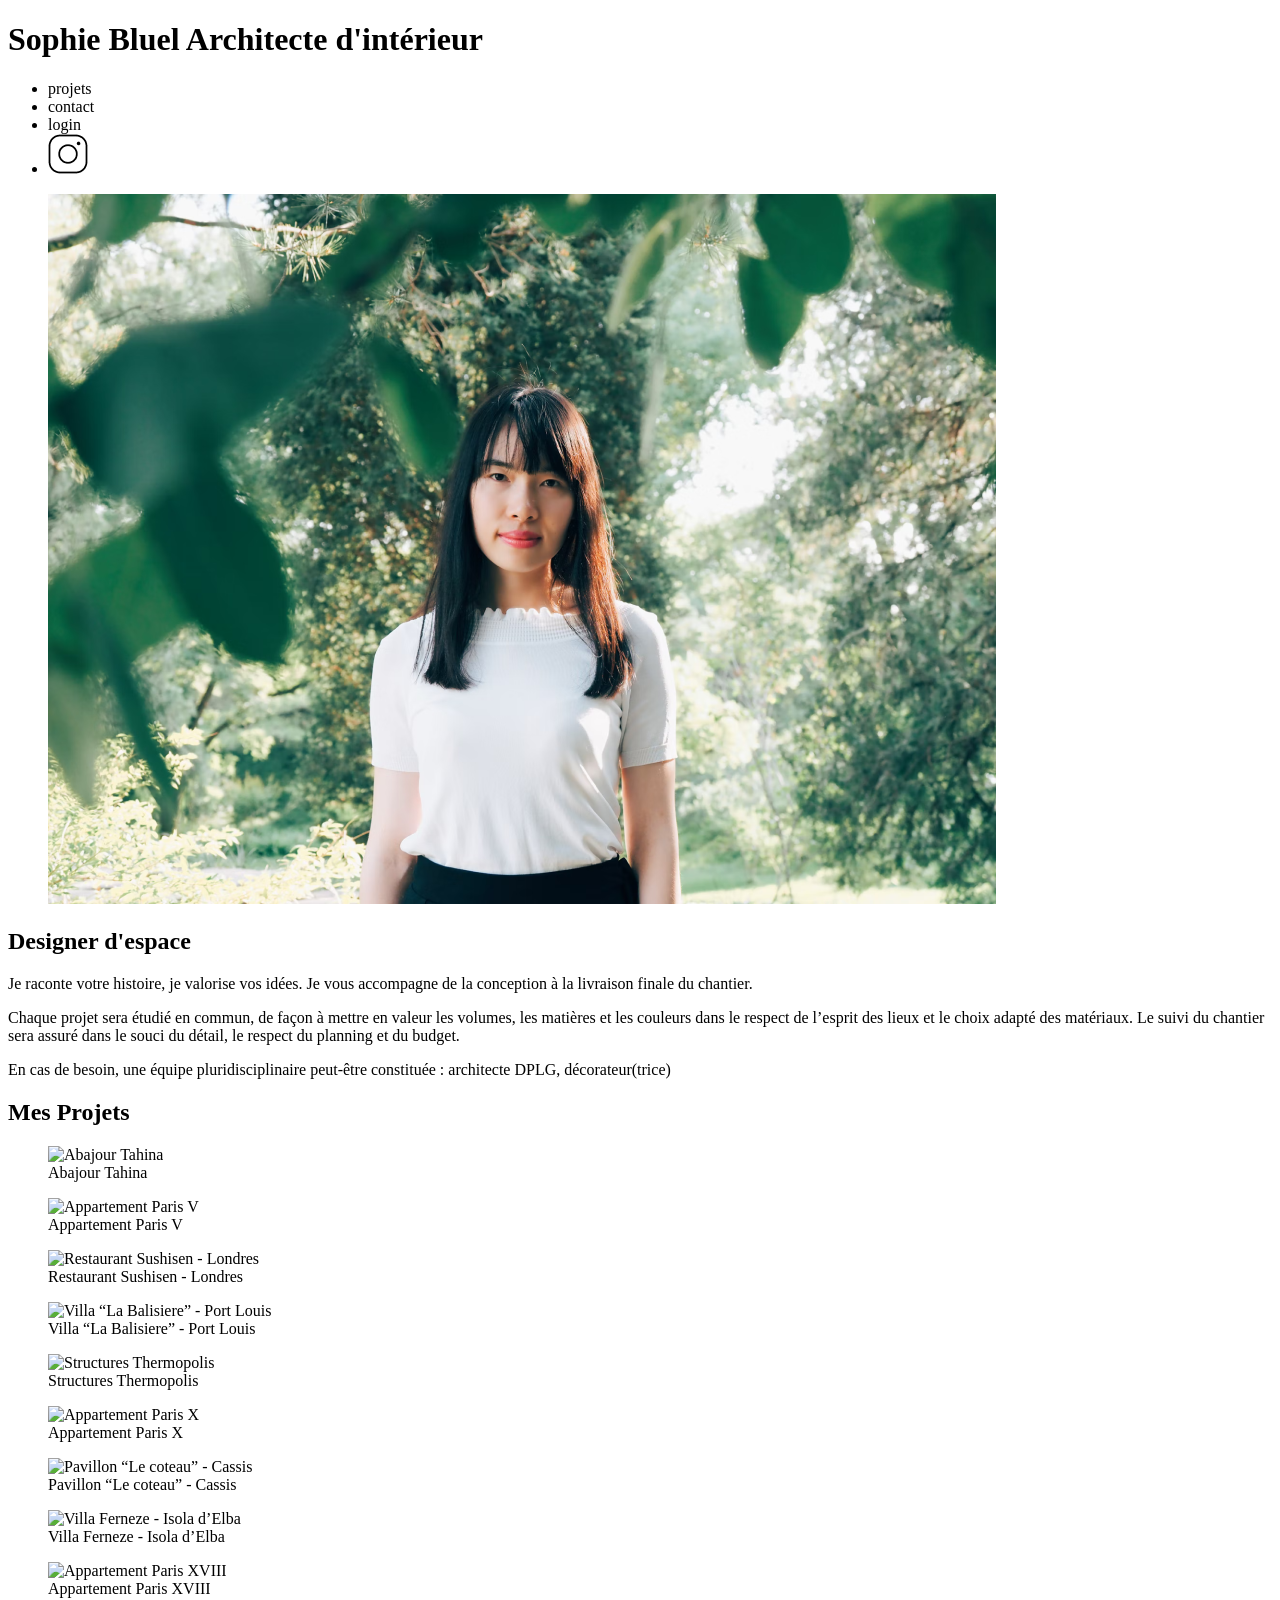
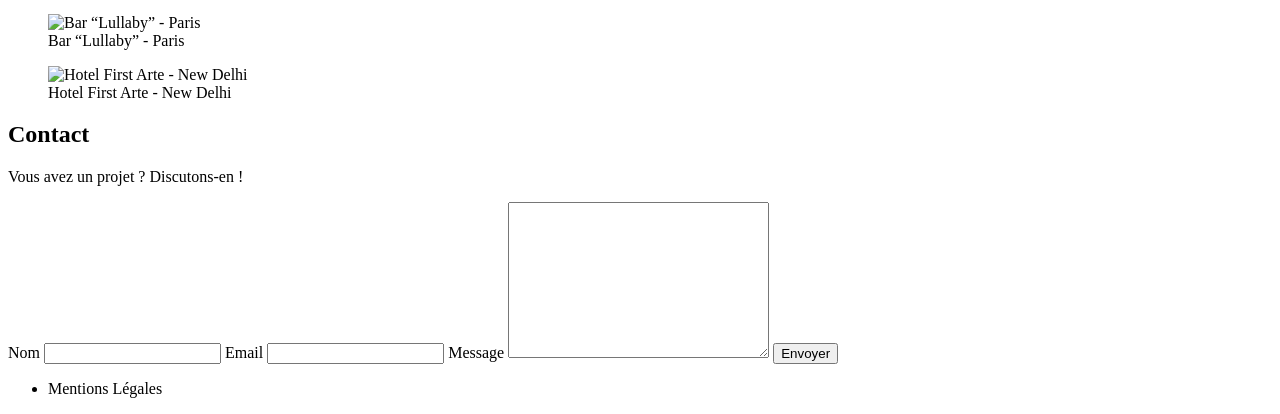
==== index.html @ 9cdfa2f0 "commit initial" ====
<!DOCTYPE html>
<html lang="fr">
<head>
	<meta charset="UTF-8">
	<title>Sophie Bluel - Architecte d'intérieur</title>
	<meta name="viewport" content="width=device-width, initial-scale=1.0">
	<link rel="preconnect" href="https://fonts.googleapis.com">
	<link rel="preconnect" href="https://fonts.gstatic.com" crossorigin>
	<link href="https://fonts.googleapis.com/css2?family=Syne:wght@700;800&family=Work+Sans&display=swap" rel="stylesheet">
	<meta name="description" content="">
	<link rel="stylesheet" href="./assets/style.css">
</head>
<body>
<header>
	<h1>Sophie Bluel <span>Architecte d'intérieur</span></h1>
	<nav>
		<ul>
			<li>projets</li>
			<li>contact</li>
			<li>login</li>
			<li><img src="./assets/icons/instagram.png" alt="Instagram"></li>
		</ul>
	</nav>
</header>
<main>
	<section id="introduction">
		<figure>
			<img src="./assets/images/sophie-bluel.png" alt="">
		</figure>
		<article>
			<h2>Designer d'espace</h2>
			<p>Je raconte votre histoire, je valorise vos idées. Je vous accompagne de la conception à la livraison finale du chantier.</p>
			<p>Chaque projet sera étudié en commun, de façon à mettre en valeur les volumes, les matières et les couleurs dans le respect de l’esprit des lieux et le choix adapté des matériaux. Le suivi du chantier sera assuré dans le souci du détail, le respect du planning et du budget.</p>
			<p>En cas de besoin, une équipe pluridisciplinaire peut-être constituée : architecte DPLG, décorateur(trice)</p>
		</article>
	</section>
	<section id="portfolio">
		<h2>Mes Projets</h2>
		<div class="gallery">
			<figure>
				<img src="assets/images/abajour-tahina.png" alt="Abajour Tahina">
				<figcaption>Abajour Tahina</figcaption>
			</figure>
			<figure>
				<img src="assets/images/appartement-paris-v.png" alt="Appartement Paris V">
				<figcaption>Appartement Paris V</figcaption>
			</figure>
			<figure>
				<img src="assets/images/restaurant-sushisen-londres.png" alt="Restaurant Sushisen - Londres">
				<figcaption>Restaurant Sushisen - Londres</figcaption>
			</figure>
			<figure>
				<img src="assets/images/la-balisiere.png" alt="Villa “La Balisiere” - Port Louis">
				<figcaption>Villa “La Balisiere” - Port Louis</figcaption>
			</figure>
			<figure>
				<img src="assets/images/structures-thermopolis.png" alt="Structures Thermopolis">
				<figcaption>Structures Thermopolis</figcaption>
			</figure>
			<figure>
				<img src="assets/images/appartement-paris-x.png" alt="Appartement Paris X">
				<figcaption>Appartement Paris X</figcaption>
			</figure>
			<figure>
				<img src="assets/images/le-coteau-cassis.png" alt="Pavillon “Le coteau” - Cassis">
				<figcaption>Pavillon “Le coteau” - Cassis</figcaption>
			</figure>
			<figure>
				<img src="assets/images/villa-ferneze.png" alt="Villa Ferneze - Isola d’Elba">
				<figcaption>Villa Ferneze - Isola d’Elba</figcaption>
			</figure>
			<figure>
				<img src="assets/images/appartement-paris-xviii.png" alt="Appartement Paris XVIII">
				<figcaption>Appartement Paris XVIII</figcaption>
			</figure>
			<figure>
				<img src="assets/images/bar-lullaby-paris.png" alt="Bar “Lullaby” - Paris">
				<figcaption>Bar “Lullaby” - Paris</figcaption>
			</figure>
			<figure>
				<img src="assets/images/hotel-first-arte-new-delhi.png" alt="Hotel First Arte - New Delhi">
				<figcaption>Hotel First Arte - New Delhi</figcaption>
			</figure>
		</div>
	</section>
	<section id="contact">
		<h2>Contact</h2>
		<p>Vous avez un projet ? Discutons-en !</p>
		<form action="#" method="post">
			<label for="name">Nom</label>
			<input type="text" name="name" id="name">
			<label for="email">Email</label>
			<input type="email" name="email" id="email">
			<label for="message">Message</label>
			<textarea name="message" id="message" cols="30" rows="10"></textarea>
			<input type="submit" value="Envoyer">
		</form>
	</section>
</main>

<footer>
	<nav>
		<ul>
			<li>Mentions Légales</li>
		</ul>
	</nav>
</footer>
</body>
</html>
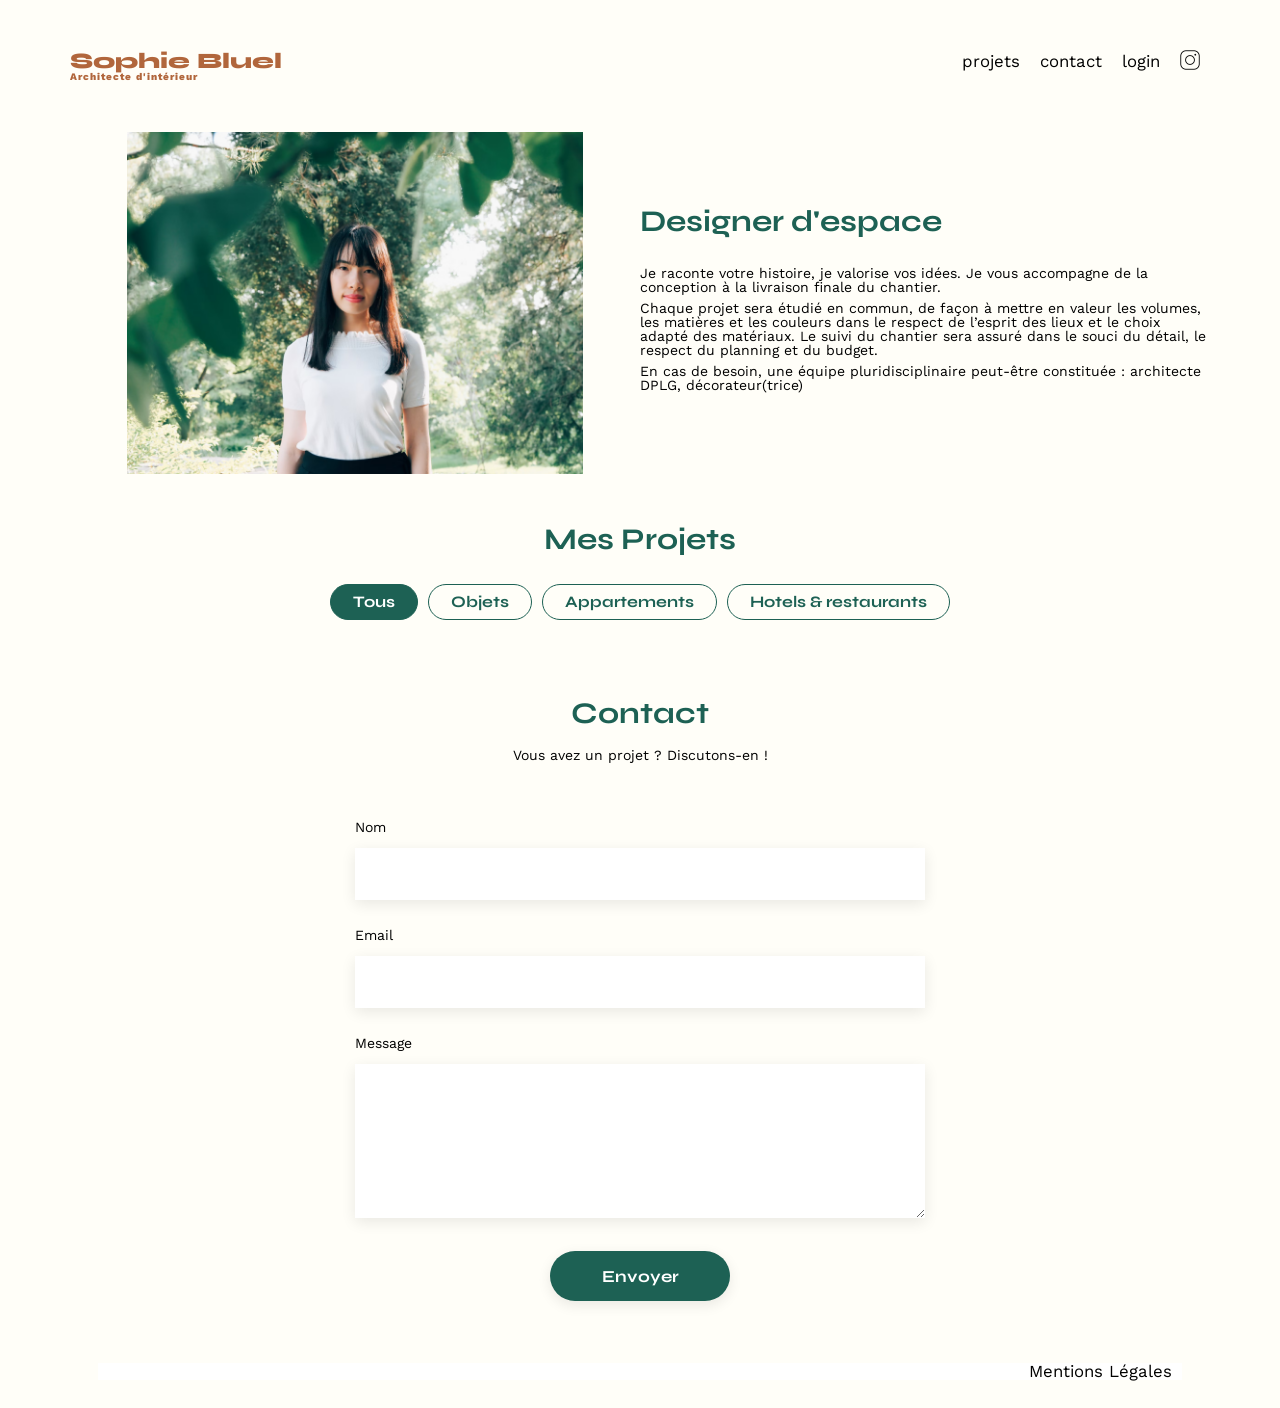
==== commit ef2ffbbb: "Filtres fonctionnels mais fixes" ====
--- a/index.html
+++ b/index.html
@@ -9,6 +9,7 @@
 	<link href="https://fonts.googleapis.com/css2?family=Syne:wght@700;800&family=Work+Sans&display=swap" rel="stylesheet">
 	<meta name="description" content="">
 	<link rel="stylesheet" href="./assets/style.css">
+	<script type="module" src="script.js" defer></script>
 </head>
 <body>
 <header>
@@ -36,51 +37,13 @@
 	</section>
 	<section id="portfolio">
 		<h2>Mes Projets</h2>
+		<div class="filtres">
+			<div id="filtreTous" data-categorie="0">Tous</div>
+			<div id="filtreObjets" data-categorie="1">Objets</div>
+			<div id="filtreAppartements" data-categorie="2">Appartements</div>
+			<div id="filtreHotelRestaurants" data-categorie="3">Hotels & restaurants</div>
+		</div>
 		<div class="gallery">
-			<figure>
-				<img src="assets/images/abajour-tahina.png" alt="Abajour Tahina">
-				<figcaption>Abajour Tahina</figcaption>
-			</figure>
-			<figure>
-				<img src="assets/images/appartement-paris-v.png" alt="Appartement Paris V">
-				<figcaption>Appartement Paris V</figcaption>
-			</figure>
-			<figure>
-				<img src="assets/images/restaurant-sushisen-londres.png" alt="Restaurant Sushisen - Londres">
-				<figcaption>Restaurant Sushisen - Londres</figcaption>
-			</figure>
-			<figure>
-				<img src="assets/images/la-balisiere.png" alt="Villa “La Balisiere” - Port Louis">
-				<figcaption>Villa “La Balisiere” - Port Louis</figcaption>
-			</figure>
-			<figure>
-				<img src="assets/images/structures-thermopolis.png" alt="Structures Thermopolis">
-				<figcaption>Structures Thermopolis</figcaption>
-			</figure>
-			<figure>
-				<img src="assets/images/appartement-paris-x.png" alt="Appartement Paris X">
-				<figcaption>Appartement Paris X</figcaption>
-			</figure>
-			<figure>
-				<img src="assets/images/le-coteau-cassis.png" alt="Pavillon “Le coteau” - Cassis">
-				<figcaption>Pavillon “Le coteau” - Cassis</figcaption>
-			</figure>
-			<figure>
-				<img src="assets/images/villa-ferneze.png" alt="Villa Ferneze - Isola d’Elba">
-				<figcaption>Villa Ferneze - Isola d’Elba</figcaption>
-			</figure>
-			<figure>
-				<img src="assets/images/appartement-paris-xviii.png" alt="Appartement Paris XVIII">
-				<figcaption>Appartement Paris XVIII</figcaption>
-			</figure>
-			<figure>
-				<img src="assets/images/bar-lullaby-paris.png" alt="Bar “Lullaby” - Paris">
-				<figcaption>Bar “Lullaby” - Paris</figcaption>
-			</figure>
-			<figure>
-				<img src="assets/images/hotel-first-arte-new-delhi.png" alt="Hotel First Arte - New Delhi">
-				<figcaption>Hotel First Arte - New Delhi</figcaption>
-			</figure>
 		</div>
 	</section>
 	<section id="contact">
--- a/assets/style.css
+++ b/assets/style.css
@@ -0,0 +1,229 @@
+/* http://meyerweb.com/eric/tools/css/reset/
+   v2.0 | 20110126
+   License: none (public domain)
+*/
+
+html, body, div, span, applet, object, iframe,
+h1, h2, h3, h4, h5, h6, p, blockquote, pre,
+a, abbr, acronym, address, big, cite, code,
+del, dfn, em, img, ins, kbd, q, s, samp,
+small, strike, strong, sub, sup, tt, var,
+b, u, i, center,
+dl, dt, dd, ol, ul, li,
+fieldset, form, label, legend,
+table, caption, tbody, tfoot, thead, tr, th, td,
+article, aside, canvas, details, embed,
+figure, figcaption, footer, header, hgroup,
+menu, nav, output, ruby, section, summary,
+time, mark, audio, video {
+	margin: 0;
+	padding: 0;
+	border: 0;
+	font-size: 100%;
+	font: inherit;
+	vertical-align: baseline;
+}
+/* HTML5 display-role reset for older browsers */
+article, aside, details, figcaption, figure,
+footer, header, hgroup, menu, nav, section {
+	display: block;
+}
+body {
+	line-height: 1;
+	background-color: #FFFEF8;
+}
+ol, ul {
+	list-style: none;
+}
+blockquote, q {
+	quotes: none;
+}
+blockquote:before, blockquote:after,
+q:before, q:after {
+	content: '';
+	content: none;
+}
+table {
+	border-collapse: collapse;
+	border-spacing: 0;
+}
+/** end reset css**/
+body {
+	max-width: 1140px;
+	margin:auto;
+	font-family: 'Work Sans' ;
+	font-size: 14px;
+}
+header {
+	display: flex;
+	justify-content: space-between;
+	margin: 50px 0
+}
+section {
+	margin: 50px 0
+}
+
+h1{
+	display: flex;
+	flex-direction: column;
+	font-family: 'Syne';
+	font-size: 22px;
+	font-weight: 800;
+	color: #B1663C
+}
+
+h1 > span {
+	font-family: 'Work Sans';
+	font-size:10px;
+	letter-spacing: 0.1em;
+;
+}
+
+h2{
+	font-family: 'Syne';
+	font-weight: 700;
+	font-size: 30px;
+	color: #1D6154
+}
+nav ul {
+	display: flex;
+	align-items: center;
+	list-style-type: none;
+
+}
+nav li {
+	padding: 0 10px;
+	font-size: 1.2em;
+}
+
+nav li img {
+	width: 20px;
+}
+
+li:hover {
+	color: #B1663C;
+}
+#introduction {
+	display: flex;
+	align-items: center;
+}
+#introduction figure {
+	flex: 1
+}
+#introduction img {
+	display: block;
+	margin: auto;
+	width: 80%;
+}
+
+#introduction article {
+	flex: 1
+}
+#introduction h2 {
+	margin-bottom: 1em;
+}
+
+#introduction p {
+	margin-bottom: 0.5em;
+}
+#portfolio h2 {
+	text-align: center;
+	margin-bottom: 1em;
+}
+.gallery {
+	width: 100%;
+	display: grid;
+	grid-template-columns: 1fr 1fr 1fr;
+	grid-column-gap: 20px;
+	grid-row-gap: 20px;
+}
+
+.gallery img {
+	width: 100%;
+}
+
+figcaption {
+	font-family: 'Work Sans' ;
+	font-size: 13px;
+	font-weight: 400;
+}
+#contact {
+	width: 50%;
+margin: auto;
+}
+#contact > * {
+	text-align: center;
+
+}
+#contact h2{
+	margin-bottom: 20px;
+}
+#contact form {
+	text-align: left;
+	margin-top:30px;
+	display: flex;
+	flex-direction: column;
+}
+
+#contact input {
+	height: 50px;
+	font-size: 1.2em;
+	border: none;
+	box-shadow: 0px 4px 14px rgba(0, 0, 0, 0.09);
+}
+#contact label {
+	margin: 2em 0 1em 0;
+}
+#contact textarea {
+	border: none;
+	box-shadow: 0px 4px 14px rgba(0, 0, 0, 0.09);
+}
+
+input[type="submit"]{
+	font-family: 'Syne';
+	font-weight: 700;
+	color: white;
+	background-color: #1D6154;
+	margin : 2em auto ;
+	width: 180px;
+	text-align: center;
+	border-radius: 60px ;
+}
+
+.filtres {
+	display: flex;
+	flex-direction: row;
+	justify-content: center;
+	gap: 10px;
+	margin-top: 1em;
+	margin-bottom: 2em;
+}
+
+.filtres div {
+	font-family: 'Syne';
+	font-size: 16px;
+	font-weight: 700;
+	border: #1D6154 1px solid;
+	border-radius: 60px;
+	padding: 9px 22px;
+	transition: all .3s ease-in-out;
+	cursor: pointer;
+}
+
+.filtreNotClicked {
+	color: #1D6154;
+	background-color: transparent;
+}
+
+.filtres div:hover, .filtreClicked {
+	background-color: #1D6154;
+	color: white;
+}
+
+footer nav ul {
+	display: flex;
+	justify-content: flex-end;
+	margin: 2em;
+	background-color: white;
+}
+
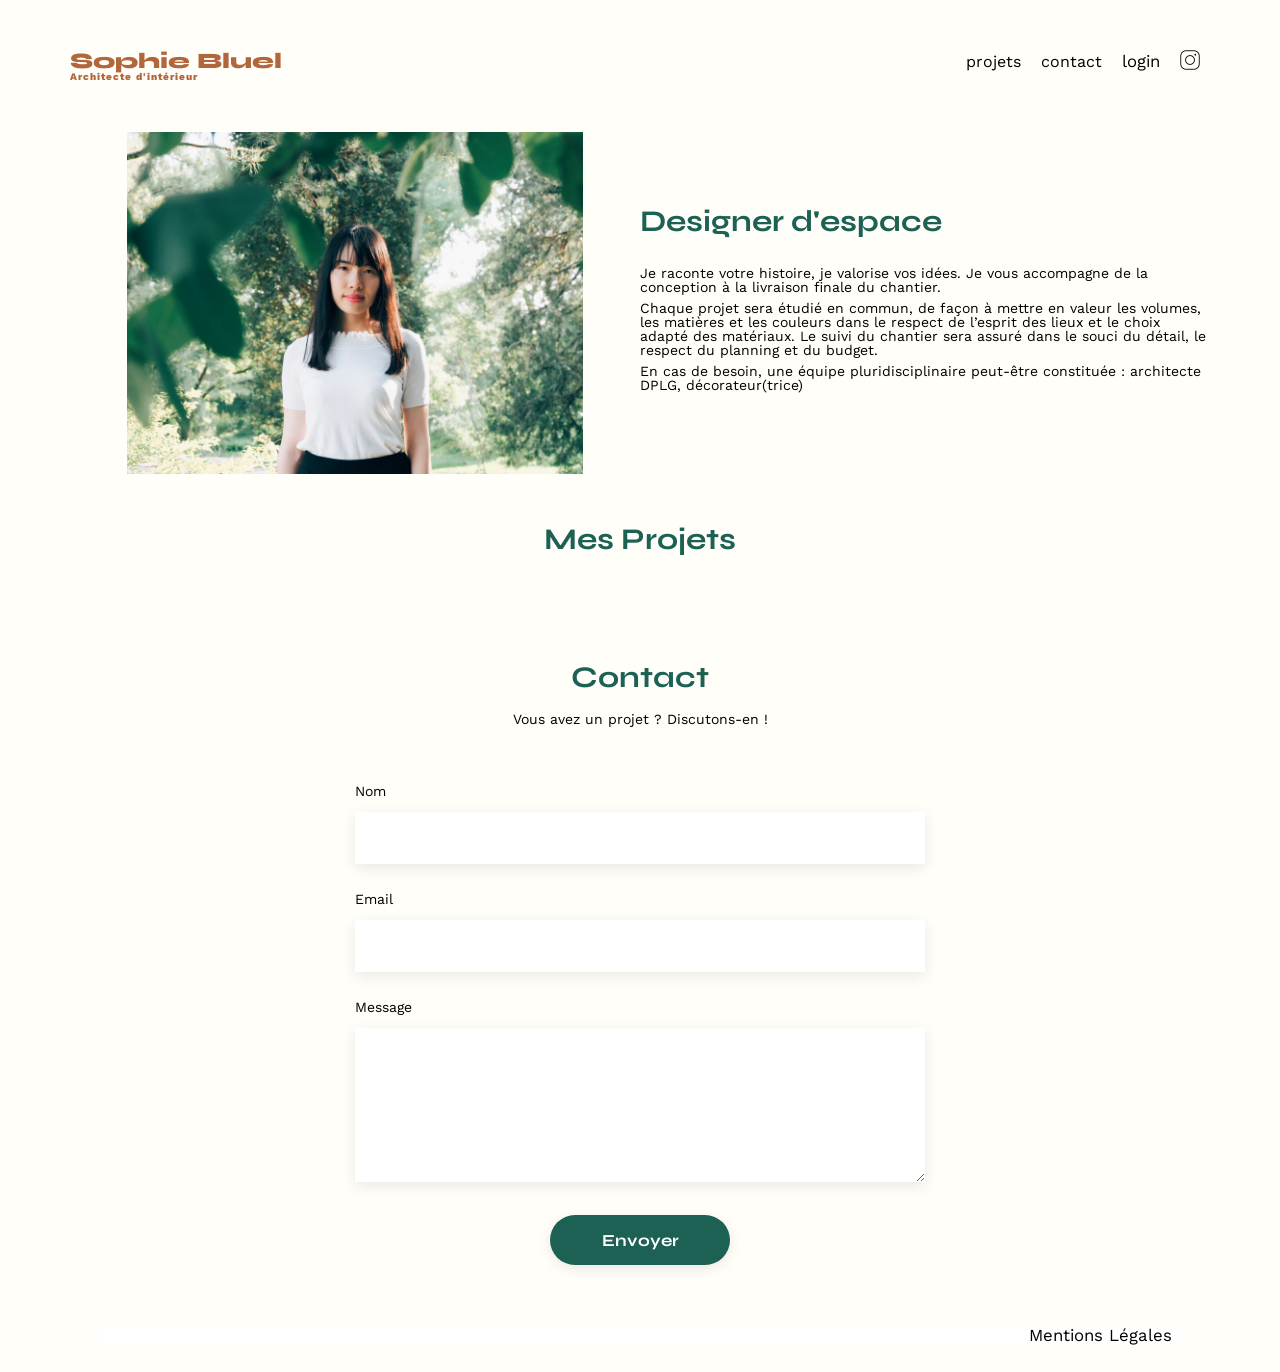
==== commit 31c3de04: "Filtres dyamiques" ====
--- a/index.html
+++ b/index.html
@@ -16,10 +16,10 @@
 	<h1>Sophie Bluel <span>Architecte d'intérieur</span></h1>
 	<nav>
 		<ul>
-			<li>projets</li>
-			<li>contact</li>
+			<li><a href=#portfolio>projets</a></li>
+			<li><a href="mailto:sophie.bluel@test.tld">contact</a></li>
 			<li>login</li>
-			<li><img src="./assets/icons/instagram.png" alt="Instagram"></li>
+			<li><a href="https://www.instagram.com/openclassrooms/" target="_blank"><img src="./assets/icons/instagram.png" alt="Instagram"></a></li>
 		</ul>
 	</nav>
 </header>
@@ -38,10 +38,6 @@
 	<section id="portfolio">
 		<h2>Mes Projets</h2>
 		<div class="filtres">
-			<div id="filtreTous" data-categorie="0">Tous</div>
-			<div id="filtreObjets" data-categorie="1">Objets</div>
-			<div id="filtreAppartements" data-categorie="2">Appartements</div>
-			<div id="filtreHotelRestaurants" data-categorie="3">Hotels & restaurants</div>
 		</div>
 		<div class="gallery">
 		</div>
--- a/assets/style.css
+++ b/assets/style.css
@@ -100,6 +100,18 @@
 	width: 20px;
 }
 
+nav a {
+	font-family: 'Work Sans';
+	text-decoration: none;
+	color: black;
+	font-size: 16px;
+	font-weight: 400;
+}
+
+nav a:hover {
+	font-weight: 700;
+}
+
 li:hover {
 	color: #B1663C;
 }
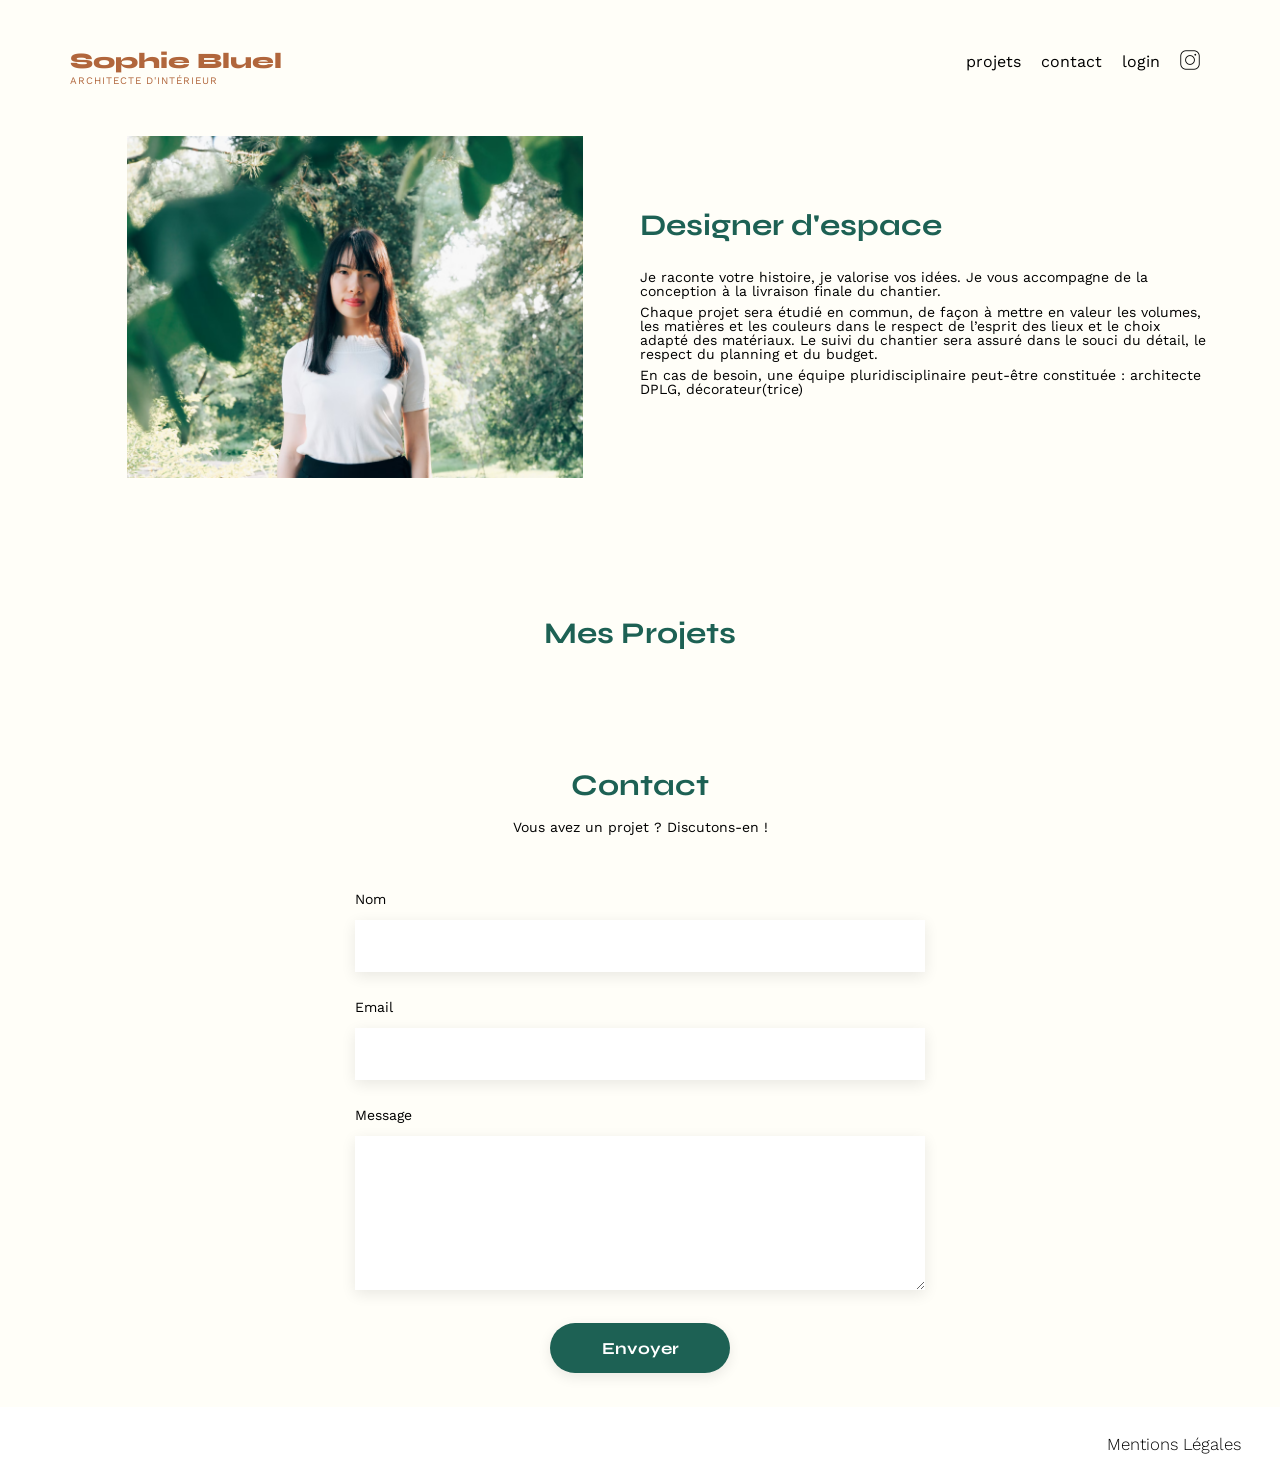
==== commit 051054f3: "login logoff, ouvrir modale, recup works popup modale" ====
--- a/index.html
+++ b/index.html
@@ -1,68 +1,82 @@
 <!DOCTYPE html>
 <html lang="fr">
+
 <head>
 	<meta charset="UTF-8">
 	<title>Sophie Bluel - Architecte d'intérieur</title>
 	<meta name="viewport" content="width=device-width, initial-scale=1.0">
 	<link rel="preconnect" href="https://fonts.googleapis.com">
 	<link rel="preconnect" href="https://fonts.gstatic.com" crossorigin>
-	<link href="https://fonts.googleapis.com/css2?family=Syne:wght@700;800&family=Work+Sans&display=swap" rel="stylesheet">
+	<link href="https://fonts.googleapis.com/css2?family=Syne:wght@700;800&family=Work+Sans&display=swap"
+		rel="stylesheet">
 	<meta name="description" content="">
 	<link rel="stylesheet" href="./assets/style.css">
+	<link rel="stylesheet" href="https://cdnjs.cloudflare.com/ajax/libs/font-awesome/6.2.1/css/all.min.css"
+        integrity="sha512-MV7K8+y+gLIBoVD59lQIYicR65iaqukzvf/nwasF0nqhPay5w/9lJmVM2hMDcnK1OnMGCdVK+iQrJ7lzPJQd1w=="
+        crossorigin="anonymous" referrerpolicy="no-referrer" />
 	<script type="module" src="script.js" defer></script>
 </head>
+
 <body>
-<header>
-	<h1>Sophie Bluel <span>Architecte d'intérieur</span></h1>
-	<nav>
-		<ul>
-			<li><a href=#portfolio>projets</a></li>
-			<li><a href="mailto:sophie.bluel@test.tld">contact</a></li>
-			<li>login</li>
-			<li><a href="https://www.instagram.com/openclassrooms/" target="_blank"><img src="./assets/icons/instagram.png" alt="Instagram"></a></li>
-		</ul>
-	</nav>
-</header>
-<main>
-	<section id="introduction">
-		<figure>
-			<img src="./assets/images/sophie-bluel.png" alt="">
-		</figure>
-		<article>
-			<h2>Designer d'espace</h2>
-			<p>Je raconte votre histoire, je valorise vos idées. Je vous accompagne de la conception à la livraison finale du chantier.</p>
-			<p>Chaque projet sera étudié en commun, de façon à mettre en valeur les volumes, les matières et les couleurs dans le respect de l’esprit des lieux et le choix adapté des matériaux. Le suivi du chantier sera assuré dans le souci du détail, le respect du planning et du budget.</p>
-			<p>En cas de besoin, une équipe pluridisciplinaire peut-être constituée : architecte DPLG, décorateur(trice)</p>
-		</article>
-	</section>
-	<section id="portfolio">
-		<h2>Mes Projets</h2>
-		<div class="filtres">
+	<div class="content">
+		<header>
+			<h1>Sophie Bluel <span>ARCHITECTE D'INTÉRIEUR</span></h1>
+			<nav>
+				<ul>
+					<li><a href="#portfolio">projets</a></li>
+					<li><a href="#contact">contact</a></li>
+					<li><a href="./login.html" id="loginLink">login</a></li>
+					<li><a href="https://www.instagram.com/openclassrooms/" target="_blank"><img
+								src="./assets/icons/instagram.png" alt="Instagram"></a></li>
+				</ul>
+			</nav>
+		</header>
+		<main>
+			<section id="introduction">
+				<figure>
+					<img src="./assets/images/sophie-bluel.png" alt="">
+				</figure>
+				<article>
+					<h2>Designer d'espace</h2>
+					<p>Je raconte votre histoire, je valorise vos idées. Je vous accompagne de la conception à la
+						livraison finale du chantier.</p>
+					<p>Chaque projet sera étudié en commun, de façon à mettre en valeur les volumes, les matières et les
+						couleurs dans le respect de l’esprit des lieux et le choix adapté des matériaux. Le suivi du
+						chantier sera assuré dans le souci du détail, le respect du planning et du budget.</p>
+					<p>En cas de besoin, une équipe pluridisciplinaire peut-être constituée : architecte DPLG,
+						décorateur(trice)</p>
+				</article>
+			</section>
+			<section id="portfolio">
+				<div id="ligneTitre">
+					<h2>Mes Projets</h2>
+				</div>
+				<div class="filtres">
+				</div>
+				<div class="gallery">
+				</div>
+			</section>
+			<section id="contact">
+				<h2>Contact</h2>
+				<p>Vous avez un projet ? Discutons-en !</p>
+				<form action="#" method="post">
+					<label for="name">Nom</label>
+					<input type="text" name="name" id="name">
+					<label for="email">Email</label>
+					<input type="email" name="email" id="email">
+					<label for="message">Message</label>
+					<textarea name="message" id="message" cols="30" rows="10"></textarea>
+					<input type="submit" value="Envoyer">
+				</form>
+			</section>
+		</main>
+	</div>
+	<footer>
+		<nav>
+			<ul>
+				<li>Mentions Légales</li>
+			</ul>
 		</div>
-		<div class="gallery">
-		</div>
-	</section>
-	<section id="contact">
-		<h2>Contact</h2>
-		<p>Vous avez un projet ? Discutons-en !</p>
-		<form action="#" method="post">
-			<label for="name">Nom</label>
-			<input type="text" name="name" id="name">
-			<label for="email">Email</label>
-			<input type="email" name="email" id="email">
-			<label for="message">Message</label>
-			<textarea name="message" id="message" cols="30" rows="10"></textarea>
-			<input type="submit" value="Envoyer">
-		</form>
-	</section>
-</main>
-
-<footer>
-	<nav>
-		<ul>
-			<li>Mentions Légales</li>
-		</ul>
-	</nav>
-</footer>
+	</footer>
 </body>
-</html>
+</html>
--- a/assets/style.css
+++ b/assets/style.css
@@ -49,11 +49,20 @@
 }
 /** end reset css**/
 body {
+	max-width: 3840px;
+	margin:auto;
+	font-family: 'Work Sans' ;
+	font-size: 14px;
+}
+
+.content {
 	max-width: 1140px;
 	margin:auto;
 	font-family: 'Work Sans' ;
 	font-size: 14px;
-}
+	min-height: calc(1024px - 136px - 50px);
+}
+
 header {
 	display: flex;
 	justify-content: space-between;
@@ -75,8 +84,9 @@
 h1 > span {
 	font-family: 'Work Sans';
 	font-size:10px;
+	font-weight: 400;
 	letter-spacing: 0.1em;
-;
+	padding-top: 4px;
 }
 
 h2{
@@ -118,6 +128,7 @@
 #introduction {
 	display: flex;
 	align-items: center;
+	margin-bottom: 140px;
 }
 #introduction figure {
 	flex: 1
@@ -200,6 +211,12 @@
 	width: 180px;
 	text-align: center;
 	border-radius: 60px ;
+	transition: all 0.2s ease-in-out;
+	cursor: pointer;
+}
+
+input[type="submit"]:hover {
+	background-color: #0E2F28;
 }
 
 .filtres {
@@ -232,6 +249,71 @@
 	color: white;
 }
 
+#login {
+	width: 100%;
+	display: flex;
+	flex-direction: column;
+	align-items: center;
+	padding-top: 50px;
+}
+
+#login > * {
+	text-align: center;
+
+}
+
+#login .formContainer {
+	display: flex;
+	width: 30%;
+	flex-direction: column;
+	justify-content: center;
+}
+
+#login h2 {
+	text-align: center;
+}
+
+#login form {
+	text-align: left;
+	margin-top:30px;
+	display: flex;
+	flex-direction: column;
+}
+
+#login input {
+	height: 50px;
+	font-size: 1.2em;
+	border: none;
+	box-shadow: 0px 4px 14px rgba(0, 0, 0, 0.09);
+}
+
+.wrong {
+	background-color: #d14d4d;
+}
+
+#login label {
+	margin: 2em 0 1em 0;
+}
+#login textarea {
+	border: none;
+	box-shadow: 0px 4px 14px rgba(0, 0, 0, 0.09);
+}
+
+#login p {
+	text-align: center;
+}
+
+footer nav ul li{
+	font-weight: 300;
+}
+
+footer {
+	width: calc(100% - 2px);
+	background-color: white;
+	border: solid transparent 1px;
+	font-size: 14px;
+}
+
 footer nav ul {
 	display: flex;
 	justify-content: flex-end;
@@ -239,3 +321,120 @@
 	background-color: white;
 }
 
+.loggedBanner {
+	text-align: center;
+	align-content: center;
+	background-color: black;
+	height: 59px;
+	color: white;
+	font-size: 16px;
+}
+
+i {
+	display: block;
+	font-size: 16px;
+	text-align: center;
+	align-content: center;
+	color: white;
+	padding: 10px;
+}
+
+#ligneTitre {
+	display: flex;
+  	justify-content: center;
+  	position: relative;
+}
+
+#ligneTitre div {
+	position: absolute;
+  	right: 350px;
+  	bottom: 26px;
+  	align-content: center;
+  	text-align: center;
+  	align-items: center;
+	cursor: pointer;
+}
+
+#ligneTitre i {
+	color: black;
+}
+
+.modale {
+	background-color: #0000004d;
+	z-index: 10;
+	position: absolute;
+	left: 0px;
+	top: 59px;
+	width: 100%;
+	margin: 0px;
+	display: flex;
+	align-content: center;
+	justify-content: center;
+}
+
+.modalePopup {
+	width: 630px;
+	height: 688px;
+	background-color: white;
+	border-radius: 10px;
+	top: 601px;
+  	position: relative;
+	z-index: 20;
+}
+
+#editPopup h2 {
+	text-align: center;
+	margin-bottom: 1em;
+	color: black;
+	font-family: 'Work Sans' ;
+	font-size: 26px;
+	font-weight: 400;
+	margin-bottom: 46px;
+}
+#editPopup figure {
+position: inherit;
+}
+
+#editPopup i {
+	color: black;
+}
+
+.editGallery {
+	width: auto;
+	display: grid;
+	grid-template-columns: 1fr 1fr 1fr 1fr 1fr;
+	grid-column-gap: 9px;
+	grid-row-gap: 29px;
+	margin: 0px 105px 0px 105px;
+	padding-bottom: 67px;
+	border-bottom: 1px solid #B3B3B3;
+}
+
+.editGallery img {
+	width: 100%;
+}
+
+.closeButton {
+	text-align: right;
+	margin-right: 36px;
+	margin-top: 32px;
+	padding: 0px;
+	cursor: pointer;
+}
+
+#editPopup .addButton {
+	font-family: 'Syne';
+	font-size: 16px;
+	font-weight: 700;
+	border: #1D6154 1px solid;
+	background-color: #1D6154;
+	color: white;
+	border-radius: 60px;
+	transition: all .3s ease-in-out;
+	cursor: pointer;
+	margin: 38px auto;
+	width: 237px;
+	height: 36px;
+	text-align: center;
+	align-content: center;
+}
